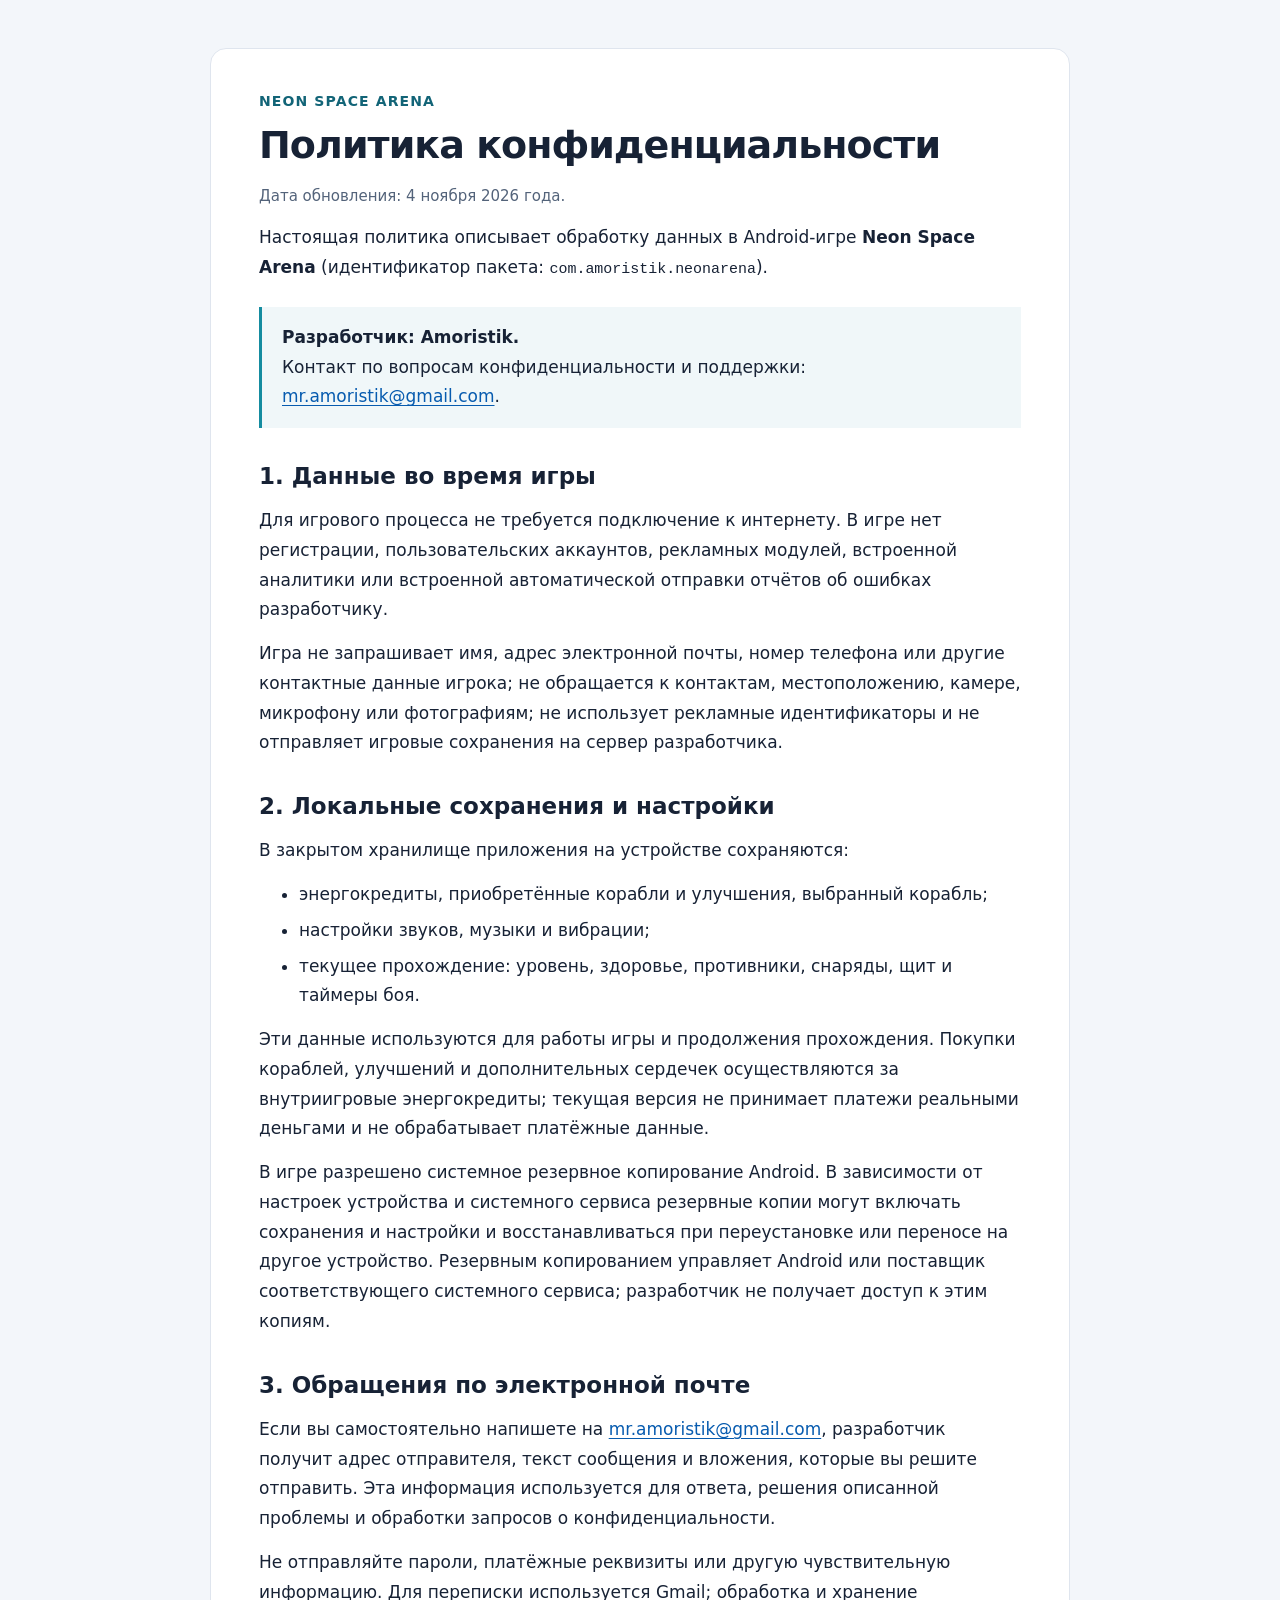
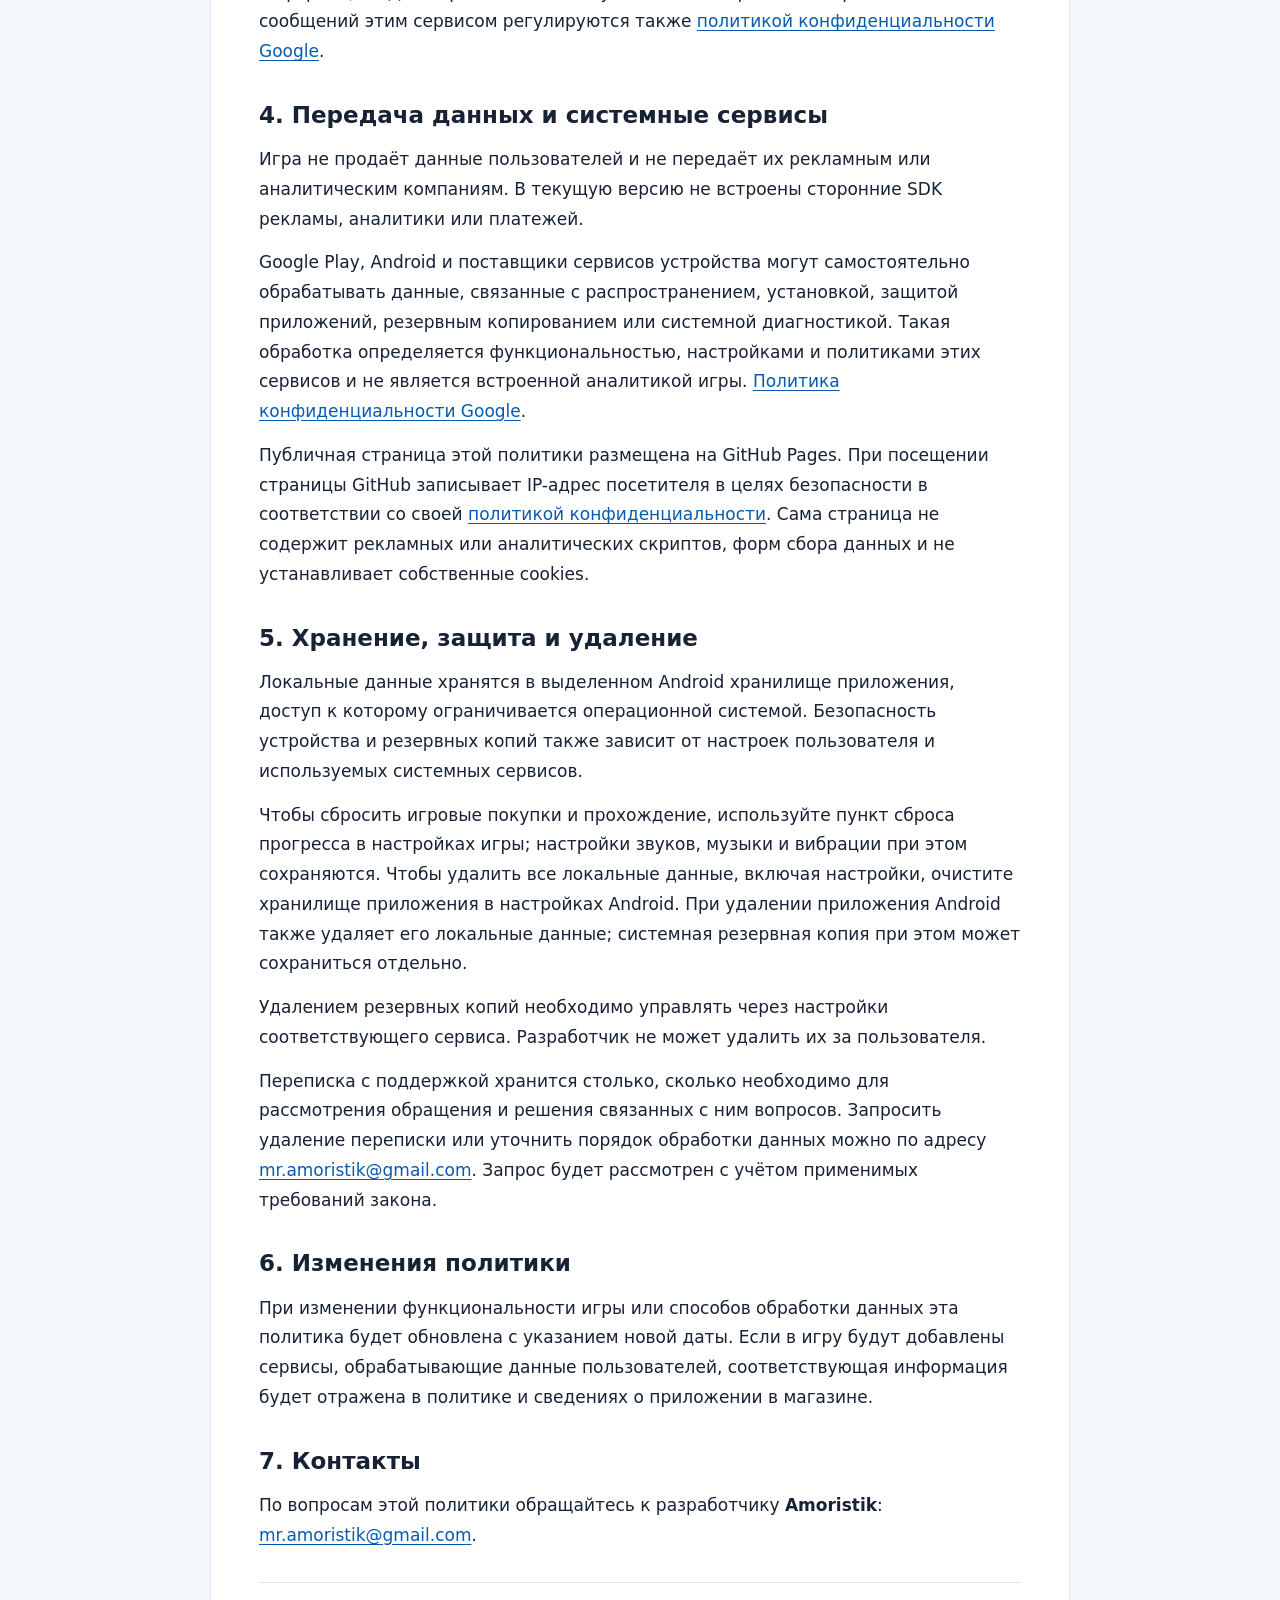
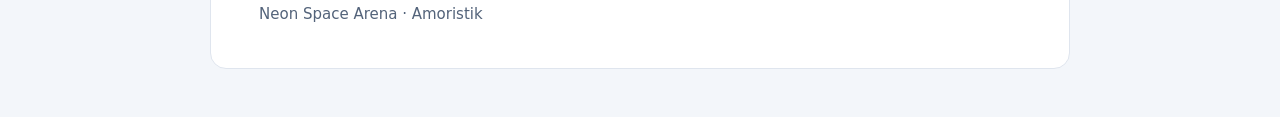
==== index.html @ cbaec84d "Publish Neon Space Arena privacy policy" ====
<!doctype html>
<html lang="ru">
<head>
  <meta charset="utf-8">
  <meta name="viewport" content="width=device-width, initial-scale=1">
  <meta name="description" content="Политика конфиденциальности Android-игры Neon Space Arena. Разработчик Amoristik, контакт mr.amoristik@gmail.com.">
  <meta name="color-scheme" content="light">
  <title>Политика конфиденциальности — Neon Space Arena</title>
  <style>
    :root { color-scheme: light; font-family: system-ui, -apple-system, BlinkMacSystemFont, "Segoe UI", sans-serif; color: #172235; background: #f3f6fa; }
    * { box-sizing: border-box; }
    body { margin: 0; line-height: 1.75; font-size: 17px; }
    main { max-width: 860px; margin: 48px auto; padding: 40px 48px; background: #fff; border: 1px solid #dfe5ee; border-radius: 16px; }
    .brand { margin: 0 0 8px; color: #126477; font-size: 14px; font-weight: 700; letter-spacing: .08em; }
    h1 { margin: 0; font-size: clamp(28px, 5vw, 38px); line-height: 1.25; letter-spacing: -.025em; }
    h2 { margin: 32px 0 12px; font-size: 23px; line-height: 1.4; }
    p, ul { margin: 14px 0; }
    li + li { margin-top: 6px; }
    a { color: #075baf; text-underline-offset: 3px; overflow-wrap: anywhere; }
    a:focus-visible { outline: 3px solid #158ca0; outline-offset: 4px; border-radius: 2px; }
    code { font-size: .88em; overflow-wrap: anywhere; }
    .updated { color: #53637a; font-size: 15px; }
    .contact { padding: 16px 20px; margin: 24px 0; border-left: 3px solid #158ca0; background: #f0f7f9; }
    footer { border-top: 1px solid #dfe5ee; margin-top: 32px; padding-top: 18px; font-size: 15px; color: #53637a; }
    @media (max-width: 600px) { main { margin: 0; padding: 28px 20px 36px; border: 0; border-radius: 0; } body { background: #fff; font-size: 16px; } h2 { font-size: 21px; } ul { padding-left: 24px; } }
    @media print { :root { background: #fff; } main { margin: 0; padding: 0; border: 0; max-width: none; } a { color: inherit; } }
  </style>
</head>
<body>
  <main>
    <header>
      <p class="brand">NEON SPACE ARENA</p>
      <h1>Политика конфиденциальности</h1>
      <p class="updated">Дата обновления: <time datetime="2026-11-04">4 ноября 2026 года</time>.</p>
      <p>Настоящая политика описывает обработку данных в Android-игре <strong>Neon Space Arena</strong> (идентификатор пакета: <code>com.amoristik.neonarena</code>).</p>
      <div class="contact">
        <strong>Разработчик: Amoristik.</strong><br>
        Контакт по вопросам конфиденциальности и поддержки: <a href="mailto:mr.amoristik@gmail.com">mr.amoristik@gmail.com</a>.
      </div>
    </header>

    <section aria-labelledby="game-data">
      <h2 id="game-data">1. Данные во время игры</h2>
      <p>Для игрового процесса не требуется подключение к интернету. В игре нет регистрации, пользовательских аккаунтов, рекламных модулей, встроенной аналитики или встроенной автоматической отправки отчётов об ошибках разработчику.</p>
      <p>Игра не запрашивает имя, адрес электронной почты, номер телефона или другие контактные данные игрока; не обращается к контактам, местоположению, камере, микрофону или фотографиям; не использует рекламные идентификаторы и не отправляет игровые сохранения на сервер разработчика.</p>
    </section>

    <section aria-labelledby="local-storage">
      <h2 id="local-storage">2. Локальные сохранения и настройки</h2>
      <p>В закрытом хранилище приложения на устройстве сохраняются:</p>
      <ul>
        <li>энергокредиты, приобретённые корабли и улучшения, выбранный корабль;</li>
        <li>настройки звуков, музыки и вибрации;</li>
        <li>текущее прохождение: уровень, здоровье, противники, снаряды, щит и таймеры боя.</li>
      </ul>
      <p>Эти данные используются для работы игры и продолжения прохождения. Покупки кораблей, улучшений и дополнительных сердечек осуществляются за внутриигровые энергокредиты; текущая версия не принимает платежи реальными деньгами и не обрабатывает платёжные данные.</p>
      <p>В игре разрешено системное резервное копирование Android. В зависимости от настроек устройства и системного сервиса резервные копии могут включать сохранения и настройки и восстанавливаться при переустановке или переносе на другое устройство. Резервным копированием управляет Android или поставщик соответствующего системного сервиса; разработчик не получает доступ к этим копиям.</p>
    </section>

    <section aria-labelledby="support">
      <h2 id="support">3. Обращения по электронной почте</h2>
      <p>Если вы самостоятельно напишете на <a href="mailto:mr.amoristik@gmail.com">mr.amoristik@gmail.com</a>, разработчик получит адрес отправителя, текст сообщения и вложения, которые вы решите отправить. Эта информация используется для ответа, решения описанной проблемы и обработки запросов о конфиденциальности.</p>
      <p>Не отправляйте пароли, платёжные реквизиты или другую чувствительную информацию. Для переписки используется Gmail; обработка и хранение сообщений этим сервисом регулируются также <a href="https://policies.google.com/privacy?hl=ru">политикой конфиденциальности Google</a>.</p>
    </section>

    <section aria-labelledby="services">
      <h2 id="services">4. Передача данных и системные сервисы</h2>
      <p>Игра не продаёт данные пользователей и не передаёт их рекламным или аналитическим компаниям. В текущую версию не встроены сторонние SDK рекламы, аналитики или платежей.</p>
      <p>Google Play, Android и поставщики сервисов устройства могут самостоятельно обрабатывать данные, связанные с распространением, установкой, защитой приложений, резервным копированием или системной диагностикой. Такая обработка определяется функциональностью, настройками и политиками этих сервисов и не является встроенной аналитикой игры. <a href="https://policies.google.com/privacy?hl=ru">Политика конфиденциальности Google</a>.</p>
      <p>Публичная страница этой политики размещена на GitHub Pages. При посещении страницы GitHub записывает IP-адрес посетителя в целях безопасности в соответствии со своей <a href="https://docs.github.com/en/site-policy/privacy-policies/github-general-privacy-statement">политикой конфиденциальности</a>. Сама страница не содержит рекламных или аналитических скриптов, форм сбора данных и не устанавливает собственные cookies.</p>
    </section>

    <section aria-labelledby="deletion">
      <h2 id="deletion">5. Хранение, защита и удаление</h2>
      <p>Локальные данные хранятся в выделенном Android хранилище приложения, доступ к которому ограничивается операционной системой. Безопасность устройства и резервных копий также зависит от настроек пользователя и используемых системных сервисов.</p>
      <p>Чтобы сбросить игровые покупки и прохождение, используйте пункт сброса прогресса в настройках игры; настройки звуков, музыки и вибрации при этом сохраняются. Чтобы удалить все локальные данные, включая настройки, очистите хранилище приложения в настройках Android. При удалении приложения Android также удаляет его локальные данные; системная резервная копия при этом может сохраниться отдельно.</p>
      <p>Удалением резервных копий необходимо управлять через настройки соответствующего сервиса. Разработчик не может удалить их за пользователя.</p>
      <p>Переписка с поддержкой хранится столько, сколько необходимо для рассмотрения обращения и решения связанных с ним вопросов. Запросить удаление переписки или уточнить порядок обработки данных можно по адресу <a href="mailto:mr.amoristik@gmail.com">mr.amoristik@gmail.com</a>. Запрос будет рассмотрен с учётом применимых требований закона.</p>
    </section>

    <section aria-labelledby="changes">
      <h2 id="changes">6. Изменения политики</h2>
      <p>При изменении функциональности игры или способов обработки данных эта политика будет обновлена с указанием новой даты. Если в игру будут добавлены сервисы, обрабатывающие данные пользователей, соответствующая информация будет отражена в политике и сведениях о приложении в магазине.</p>
    </section>

    <section aria-labelledby="contact">
      <h2 id="contact">7. Контакты</h2>
      <p>По вопросам этой политики обращайтесь к разработчику <strong>Amoristik</strong>: <a href="mailto:mr.amoristik@gmail.com">mr.amoristik@gmail.com</a>.</p>
    </section>
    <footer>Neon Space Arena · Amoristik</footer>
  </main>
</body>
</html>
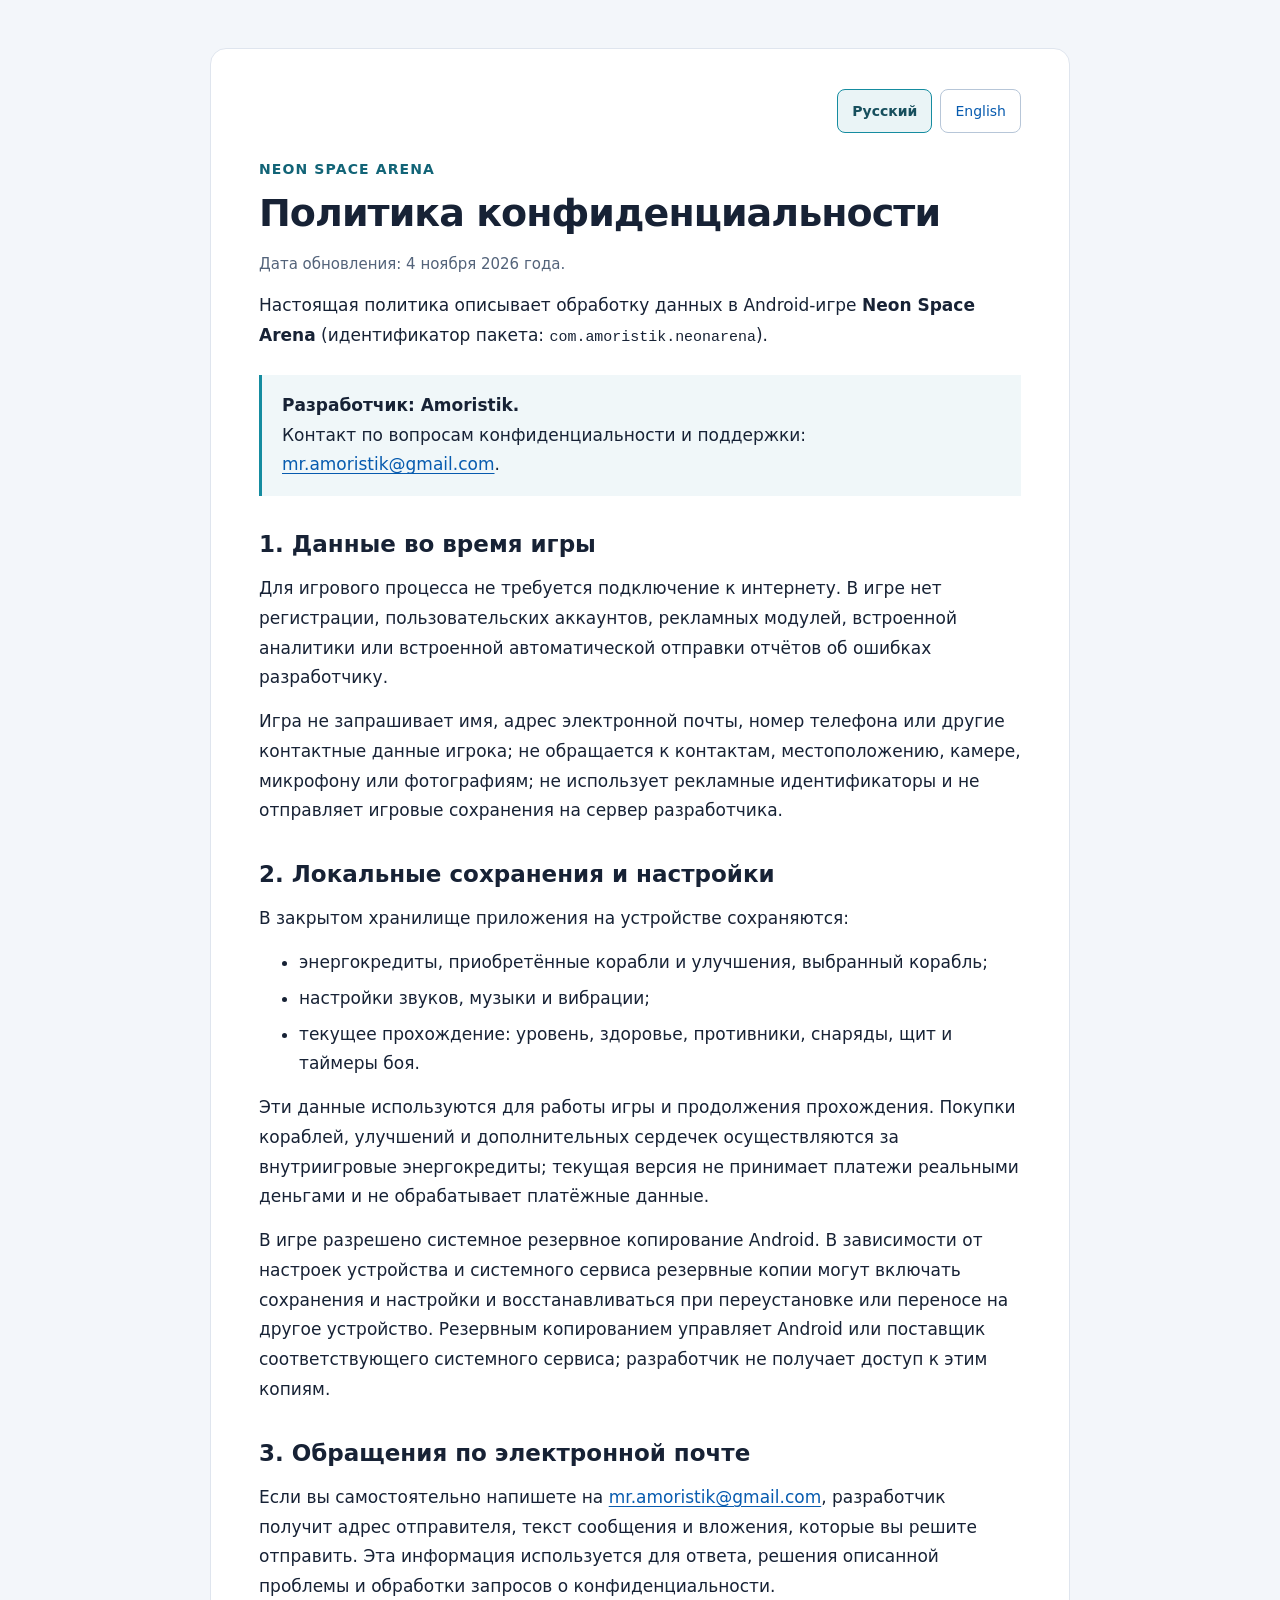
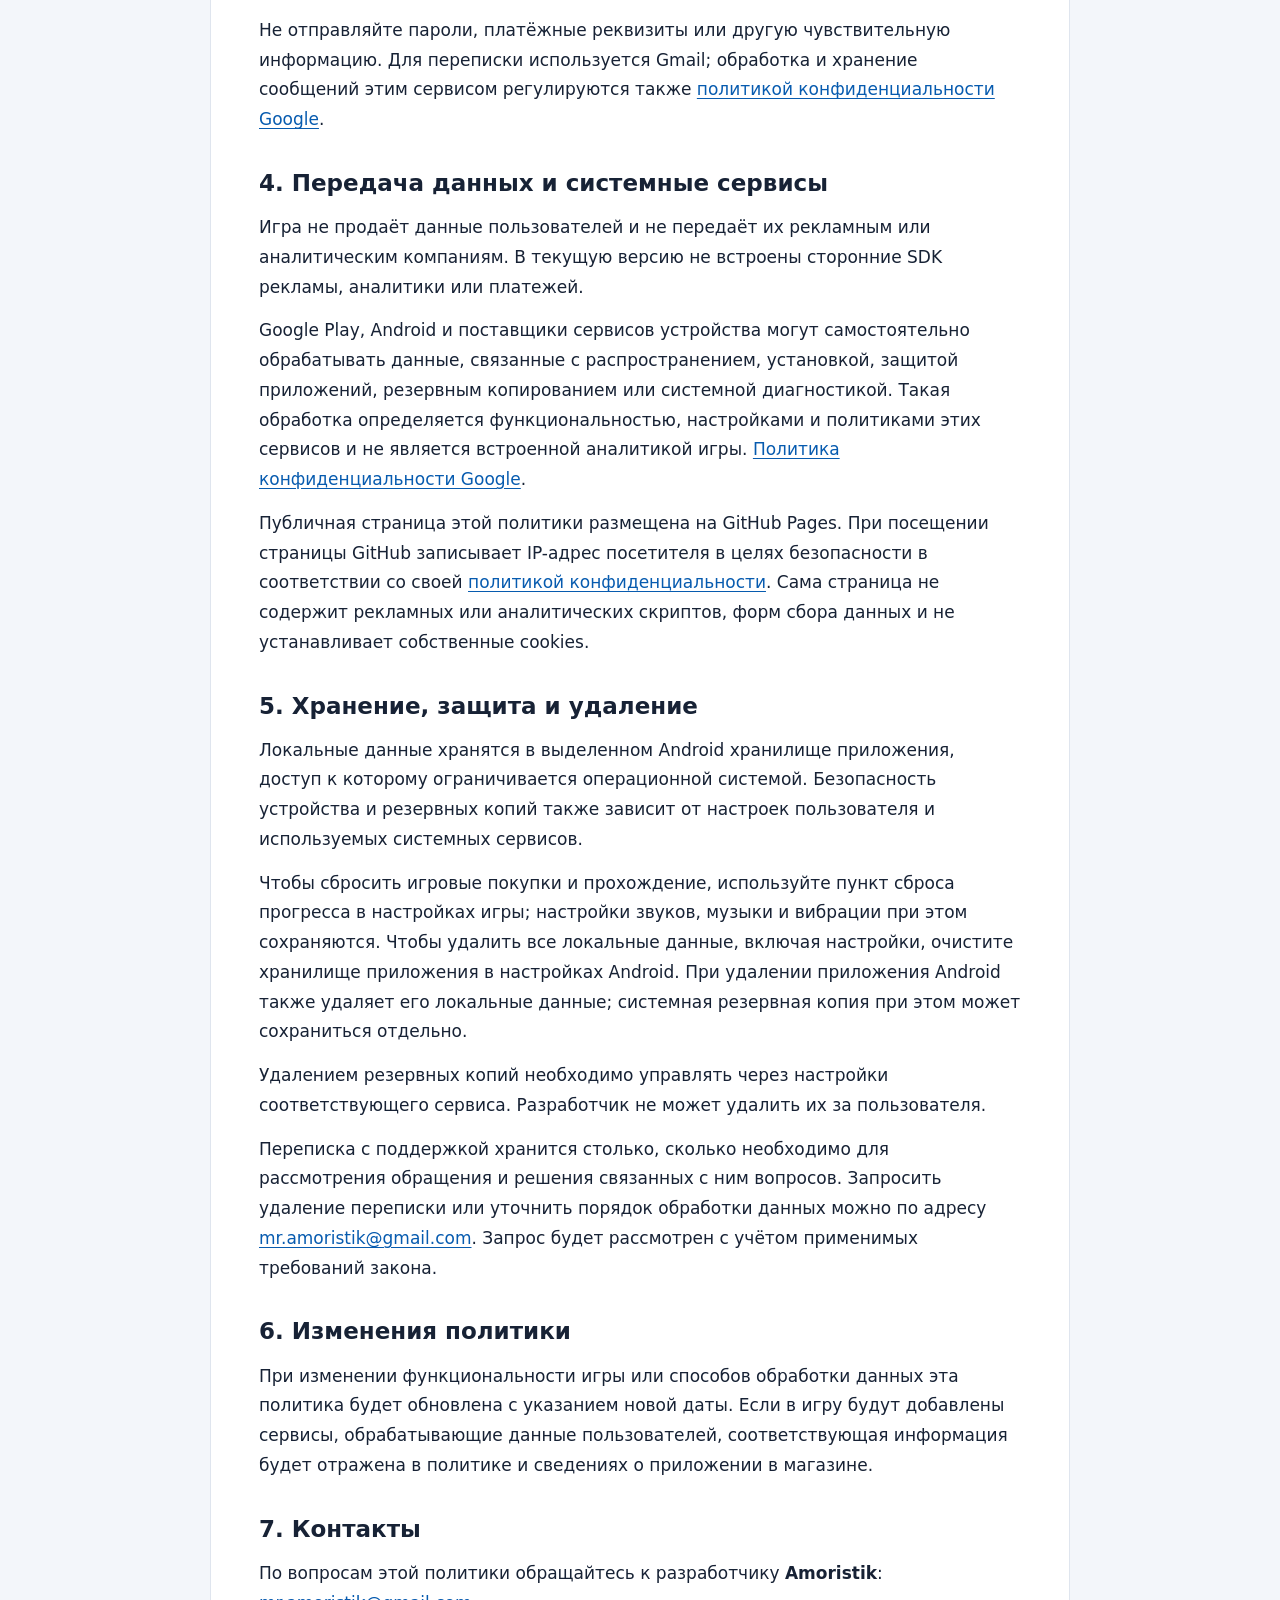
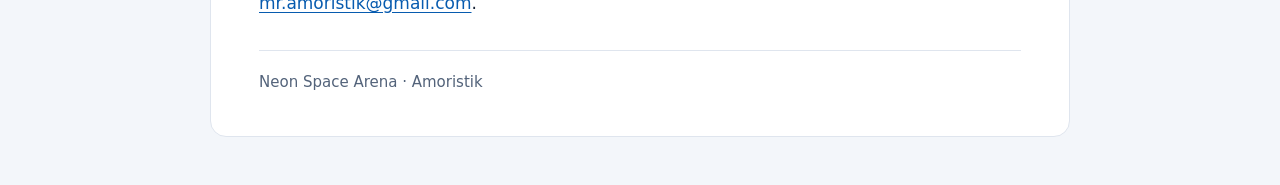
==== commit 05e792b3: "feat: add English privacy policy and language navigation" ====
--- a/index.html
+++ b/index.html
@@ -6,28 +6,17 @@
   <meta name="description" content="Политика конфиденциальности Android-игры Neon Space Arena. Разработчик Amoristik, контакт mr.amoristik@gmail.com.">
   <meta name="color-scheme" content="light">
   <title>Политика конфиденциальности — Neon Space Arena</title>
-  <style>
-    :root { color-scheme: light; font-family: system-ui, -apple-system, BlinkMacSystemFont, "Segoe UI", sans-serif; color: #172235; background: #f3f6fa; }
-    * { box-sizing: border-box; }
-    body { margin: 0; line-height: 1.75; font-size: 17px; }
-    main { max-width: 860px; margin: 48px auto; padding: 40px 48px; background: #fff; border: 1px solid #dfe5ee; border-radius: 16px; }
-    .brand { margin: 0 0 8px; color: #126477; font-size: 14px; font-weight: 700; letter-spacing: .08em; }
-    h1 { margin: 0; font-size: clamp(28px, 5vw, 38px); line-height: 1.25; letter-spacing: -.025em; }
-    h2 { margin: 32px 0 12px; font-size: 23px; line-height: 1.4; }
-    p, ul { margin: 14px 0; }
-    li + li { margin-top: 6px; }
-    a { color: #075baf; text-underline-offset: 3px; overflow-wrap: anywhere; }
-    a:focus-visible { outline: 3px solid #158ca0; outline-offset: 4px; border-radius: 2px; }
-    code { font-size: .88em; overflow-wrap: anywhere; }
-    .updated { color: #53637a; font-size: 15px; }
-    .contact { padding: 16px 20px; margin: 24px 0; border-left: 3px solid #158ca0; background: #f0f7f9; }
-    footer { border-top: 1px solid #dfe5ee; margin-top: 32px; padding-top: 18px; font-size: 15px; color: #53637a; }
-    @media (max-width: 600px) { main { margin: 0; padding: 28px 20px 36px; border: 0; border-radius: 0; } body { background: #fff; font-size: 16px; } h2 { font-size: 21px; } ul { padding-left: 24px; } }
-    @media print { :root { background: #fff; } main { margin: 0; padding: 0; border: 0; max-width: none; } a { color: inherit; } }
-  </style>
+  <link rel="stylesheet" href="styles.css">
+  <link rel="alternate" hreflang="ru" href="https://amoristik.github.io/neon-space-arena-privacy/">
+  <link rel="alternate" hreflang="en" href="https://amoristik.github.io/neon-space-arena-privacy/en.html">
+  <link rel="alternate" hreflang="x-default" href="https://amoristik.github.io/neon-space-arena-privacy/">
 </head>
 <body>
   <main>
+    <nav class="language-switch" aria-label="Язык / Language">
+      <a href="./" lang="ru" hreflang="ru" aria-current="page">Русский</a>
+      <a href="en.html" lang="en" hreflang="en">English</a>
+    </nav>
     <header>
       <p class="brand">NEON SPACE ARENA</p>
       <h1>Политика конфиденциальности</h1>
--- a/styles.css
+++ b/styles.css
@@ -0,0 +1,21 @@
+:root { color-scheme: light; font-family: system-ui, -apple-system, BlinkMacSystemFont, "Segoe UI", sans-serif; color: #172235; background: #f3f6fa; }
+* { box-sizing: border-box; }
+body { margin: 0; line-height: 1.75; font-size: 17px; }
+main { max-width: 860px; margin: 48px auto; padding: 40px 48px; background: #fff; border: 1px solid #dfe5ee; border-radius: 16px; }
+.brand { margin: 0 0 8px; color: #126477; font-size: 14px; font-weight: 700; letter-spacing: .08em; }
+h1 { margin: 0; font-size: clamp(28px, 5vw, 38px); line-height: 1.25; letter-spacing: -.025em; overflow-wrap: anywhere; }
+h2 { margin: 32px 0 12px; font-size: 23px; line-height: 1.4; }
+p, ul { margin: 14px 0; }
+li + li { margin-top: 6px; }
+a { color: #075baf; text-underline-offset: 3px; overflow-wrap: anywhere; }
+a:focus-visible { outline: 3px solid #158ca0; outline-offset: 4px; border-radius: 2px; }
+code { font-size: .88em; overflow-wrap: anywhere; }
+.updated { color: #53637a; font-size: 15px; }
+.contact { padding: 16px 20px; margin: 24px 0; border-left: 3px solid #158ca0; background: #f0f7f9; }
+.language-switch { display: flex; flex-wrap: wrap; justify-content: flex-end; gap: 8px; margin: 0 0 24px; font-size: 14px; }
+.language-switch a { display: inline-flex; align-items: center; min-height: 44px; padding: 6px 14px; border: 1px solid #b7c6d8; border-radius: 8px; text-decoration: none; }
+.language-switch a[aria-current="page"] { color: #174f5d; background: #eaf4f6; border-color: #158ca0; font-weight: 700; }
+.language-switch a:hover { background: #eaf4f6; }
+footer { border-top: 1px solid #dfe5ee; margin-top: 32px; padding-top: 18px; font-size: 15px; color: #53637a; }
+@media (max-width: 600px) { main { margin: 0; padding: 24px 20px 36px; border: 0; border-radius: 0; } body { background: #fff; font-size: 16px; } h2 { font-size: 21px; } ul { padding-left: 24px; } }
+@media print { :root { background: #fff; } main { margin: 0; padding: 0; border: 0; max-width: none; } a { color: inherit; } .language-switch { display: none; } }
